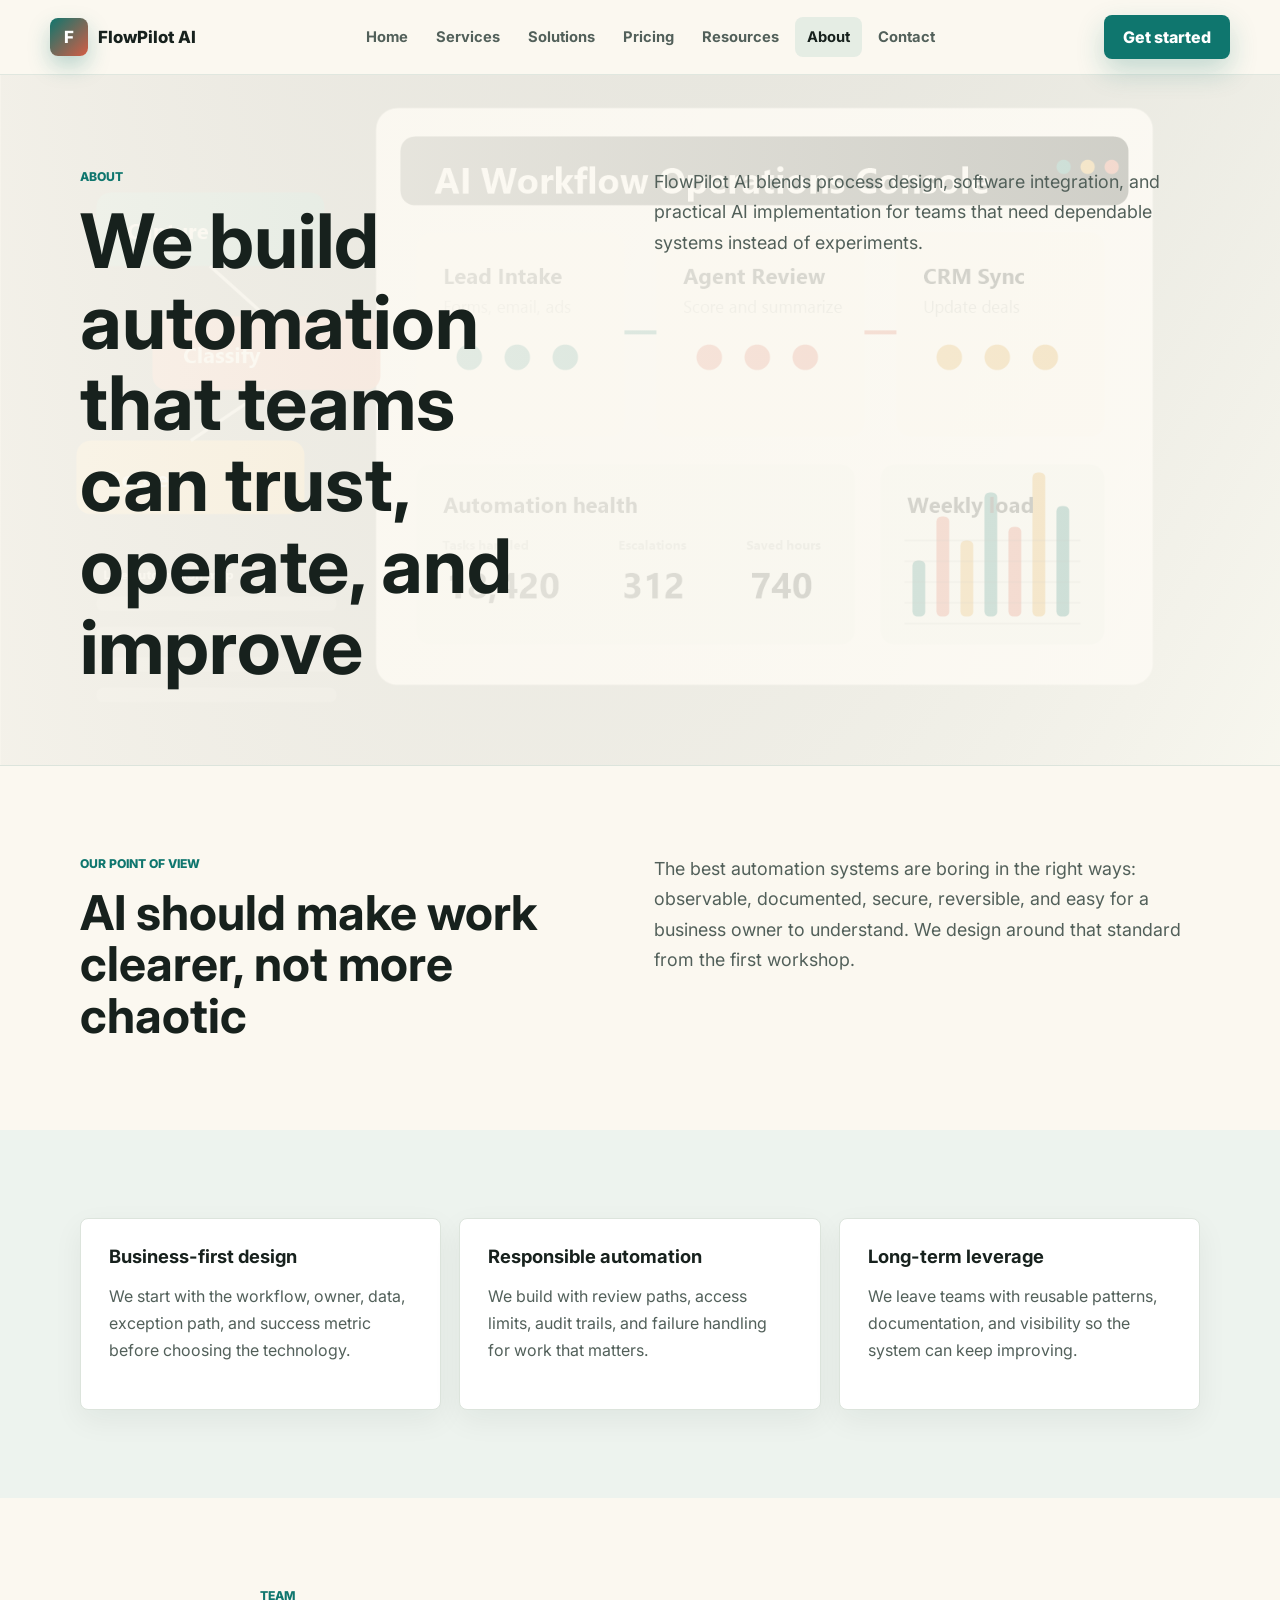
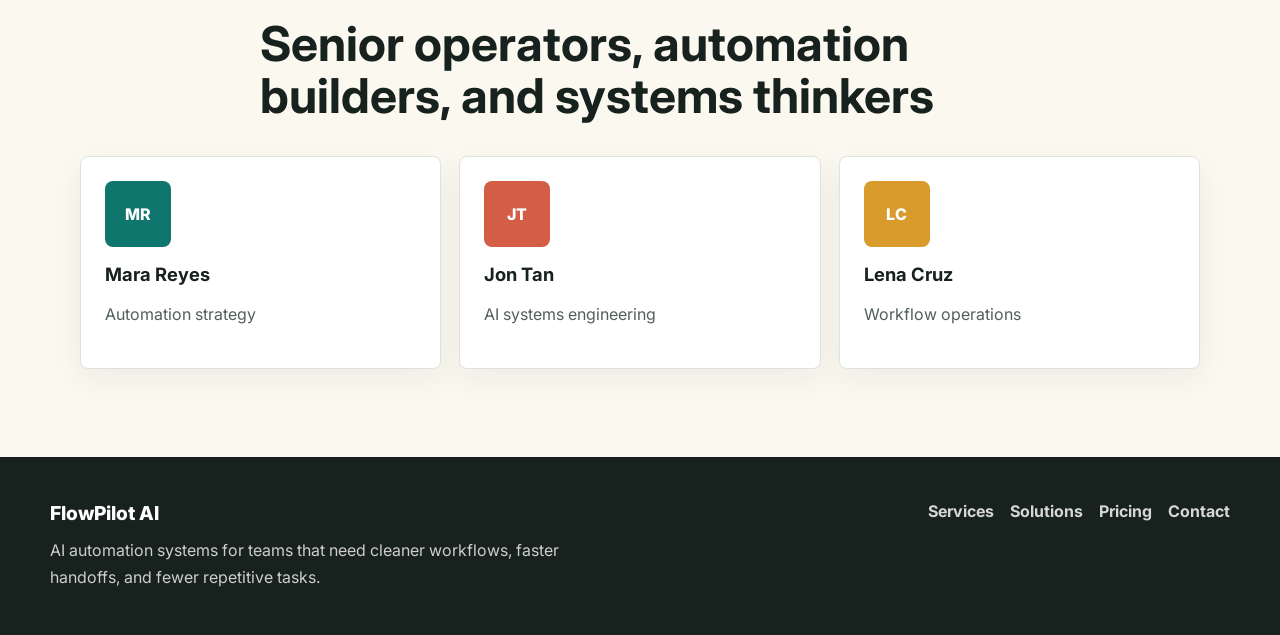
==== about.html @ e9154382 "Add AI automation website" ====
<!DOCTYPE html>
<html lang="en">
<head>
  <meta charset="UTF-8">
  <meta name="viewport" content="width=device-width, initial-scale=1.0">
  <meta name="description" content="Learn about FlowPilot AI and its approach to dependable AI automation systems.">
  <title>About | FlowPilot AI</title>
  <link rel="preconnect" href="https://fonts.googleapis.com">
  <link rel="preconnect" href="https://fonts.gstatic.com" crossorigin>
  <link href="https://fonts.googleapis.com/css2?family=Inter:wght@400;500;600;700;800&display=swap" rel="stylesheet">
  <link rel="stylesheet" href="assets/styles.css">
</head>
<body data-page="about">
  <header class="site-header" data-header></header>

  <main>
    <section class="page-hero">
      <div class="container page-hero-grid">
        <div>
          <p class="eyebrow">About</p>
          <h1>We build automation that teams can trust, operate, and improve</h1>
        </div>
        <p>FlowPilot AI blends process design, software integration, and practical AI implementation for teams that need dependable systems instead of experiments.</p>
      </div>
    </section>

    <section class="section">
      <div class="container split-grid">
        <div>
          <p class="eyebrow">Our point of view</p>
          <h2>AI should make work clearer, not more chaotic</h2>
        </div>
        <p class="section-lead">The best automation systems are boring in the right ways: observable, documented, secure, reversible, and easy for a business owner to understand. We design around that standard from the first workshop.</p>
      </div>
    </section>

    <section class="section muted">
      <div class="container card-grid three">
        <article class="feature-card">
          <h3>Business-first design</h3>
          <p>We start with the workflow, owner, data, exception path, and success metric before choosing the technology.</p>
        </article>
        <article class="feature-card">
          <h3>Responsible automation</h3>
          <p>We build with review paths, access limits, audit trails, and failure handling for work that matters.</p>
        </article>
        <article class="feature-card">
          <h3>Long-term leverage</h3>
          <p>We leave teams with reusable patterns, documentation, and visibility so the system can keep improving.</p>
        </article>
      </div>
    </section>

    <section class="section">
      <div class="container section-heading">
        <p class="eyebrow">Team</p>
        <h2>Senior operators, automation builders, and systems thinkers</h2>
      </div>
      <div class="container team-grid">
        <article>
          <div class="avatar">MR</div>
          <h3>Mara Reyes</h3>
          <p>Automation strategy</p>
        </article>
        <article>
          <div class="avatar accent">JT</div>
          <h3>Jon Tan</h3>
          <p>AI systems engineering</p>
        </article>
        <article>
          <div class="avatar warm">LC</div>
          <h3>Lena Cruz</h3>
          <p>Workflow operations</p>
        </article>
      </div>
    </section>
  </main>

  <footer class="site-footer" data-footer></footer>
  <script src="assets/app.js"></script>
</body>
</html>
---- assets/styles.css ----
:root {
  --ink: #17211d;
  --ink-soft: #52605a;
  --paper: #fbf8f0;
  --surface: #ffffff;
  --mist: #edf3ee;
  --line: #dce4dc;
  --teal: #0f766e;
  --teal-dark: #0b4f4a;
  --coral: #d45d45;
  --amber: #d99b2b;
  --mint: #c7e6d6;
  --shadow: 0 20px 55px rgba(23, 33, 29, 0.12);
}

* {
  box-sizing: border-box;
}

html {
  scroll-behavior: smooth;
}

body {
  margin: 0;
  font-family: "Inter", Arial, sans-serif;
  color: var(--ink);
  background: var(--paper);
  letter-spacing: 0;
}

body.menu-open {
  overflow: hidden;
}

img {
  max-width: 100%;
  display: block;
}

a {
  color: inherit;
  text-decoration: none;
}

p,
li {
  line-height: 1.7;
}

.container {
  width: min(1120px, calc(100% - 40px));
  margin: 0 auto;
}

.site-header {
  position: sticky;
  top: 0;
  z-index: 20;
  background: rgba(251, 248, 240, 0.92);
  border-bottom: 1px solid rgba(220, 228, 220, 0.85);
  backdrop-filter: blur(18px);
}

.nav-shell {
  width: min(1180px, calc(100% - 32px));
  min-height: 74px;
  margin: 0 auto;
  display: flex;
  align-items: center;
  justify-content: space-between;
  gap: 22px;
}

.brand {
  display: inline-flex;
  align-items: center;
  gap: 10px;
  font-weight: 800;
  font-size: 1.05rem;
  white-space: nowrap;
}

.brand-mark {
  width: 38px;
  height: 38px;
  display: grid;
  place-items: center;
  border-radius: 8px;
  color: #fff;
  background: linear-gradient(135deg, var(--teal), var(--coral));
  box-shadow: 0 10px 22px rgba(15, 118, 110, 0.28);
}

.nav-links {
  display: flex;
  align-items: center;
  justify-content: center;
  gap: 4px;
}

.nav-links a {
  min-height: 40px;
  display: inline-flex;
  align-items: center;
  padding: 0 12px;
  border-radius: 8px;
  color: var(--ink-soft);
  font-size: 0.92rem;
  font-weight: 700;
}

.nav-links a:hover,
.nav-links a[aria-current="page"] {
  color: var(--ink);
  background: rgba(15, 118, 110, 0.09);
}

.nav-cta {
  display: inline-flex;
}

.menu-button {
  display: none;
  width: 42px;
  height: 42px;
  border: 1px solid var(--line);
  border-radius: 8px;
  background: var(--surface);
  align-items: center;
  justify-content: center;
  cursor: pointer;
}

.menu-button span,
.menu-button::before,
.menu-button::after {
  content: "";
  display: block;
  width: 18px;
  height: 2px;
  border-radius: 4px;
  background: var(--ink);
}

.menu-button {
  flex-direction: column;
  gap: 4px;
}

.button {
  min-height: 44px;
  display: inline-flex;
  align-items: center;
  justify-content: center;
  gap: 8px;
  border: 1px solid transparent;
  border-radius: 8px;
  padding: 0 18px;
  font-weight: 800;
  cursor: pointer;
  transition: transform 160ms ease, box-shadow 160ms ease, background 160ms ease;
}

.button:hover {
  transform: translateY(-1px);
}

.button.primary {
  color: #fff;
  background: var(--teal);
  box-shadow: 0 12px 28px rgba(15, 118, 110, 0.24);
}

.button.primary:hover {
  background: var(--teal-dark);
}

.button.secondary {
  color: var(--ink);
  background: rgba(255, 255, 255, 0.82);
  border-color: rgba(255, 255, 255, 0.55);
}

.button.dark {
  background: var(--ink);
}

.button.full {
  width: 100%;
}

.hero {
  position: relative;
  min-height: min(720px, calc(100vh - 44px));
  display: flex;
  align-items: center;
  overflow: hidden;
}

.home-hero {
  color: #fff;
}

.hero-bg {
  position: absolute;
  inset: 0;
  background-image: url("ai-automation-dashboard.png");
  background-position: center;
  background-size: cover;
  transform: scale(1.02);
}

.hero-overlay {
  position: absolute;
  inset: 0;
  background:
    linear-gradient(90deg, rgba(14, 24, 20, 0.86), rgba(14, 24, 20, 0.56) 44%, rgba(14, 24, 20, 0.16)),
    linear-gradient(0deg, rgba(14, 24, 20, 0.45), transparent 48%);
}

.hero-content {
  position: relative;
  z-index: 1;
  padding: 96px 0 80px;
}

.hero-content h1 {
  max-width: 780px;
  margin: 0;
  font-size: 7rem;
  line-height: 0.9;
  letter-spacing: 0;
}

.hero-copy {
  max-width: 650px;
  margin: 28px 0 0;
  color: rgba(255, 255, 255, 0.88);
  font-size: 1.22rem;
}

.hero-actions {
  display: flex;
  flex-wrap: wrap;
  gap: 12px;
  margin-top: 34px;
}

.eyebrow {
  margin: 0 0 12px;
  color: var(--teal);
  font-size: 0.76rem;
  font-weight: 800;
  letter-spacing: 0;
  text-transform: uppercase;
}

.home-hero .eyebrow,
.proof-band .eyebrow {
  color: var(--mint);
}

.section {
  padding: 88px 0;
}

.muted {
  background: var(--mist);
}

.logo-band {
  padding: 24px 0;
  background: var(--surface);
  border-bottom: 1px solid var(--line);
}

.logo-grid {
  display: grid;
  grid-template-columns: repeat(6, 1fr);
  gap: 14px;
  color: var(--ink-soft);
  font-size: 0.9rem;
  font-weight: 800;
  text-align: center;
}

.logo-grid span {
  min-height: 48px;
  display: grid;
  place-items: center;
  border: 1px solid var(--line);
  border-radius: 8px;
  background: #fff;
}

.split-grid,
.page-hero-grid,
.faq-grid,
.cta-layout {
  display: grid;
  grid-template-columns: minmax(0, 0.95fr) minmax(0, 1fr);
  gap: 56px;
  align-items: start;
}

h1,
h2,
h3 {
  margin: 0;
  line-height: 1.08;
  letter-spacing: 0;
}

h1 {
  font-size: 4.7rem;
}

h2 {
  font-size: 3rem;
}

h3 {
  font-size: 1.15rem;
}

.section-lead,
.page-hero-grid > p,
.cta-layout > div > p:not(.eyebrow) {
  margin: 0;
  color: var(--ink-soft);
  font-size: 1.12rem;
}

.section-heading {
  max-width: 760px;
  margin-bottom: 34px;
}

.section-heading.compact {
  margin-bottom: 0;
}

.card-grid {
  display: grid;
  gap: 18px;
}

.card-grid.three {
  grid-template-columns: repeat(3, 1fr);
}

.card-grid.four {
  grid-template-columns: repeat(4, 1fr);
}

.feature-card,
.solution-card,
.price-card,
.resource-feature,
.resource-list article,
.contact-form,
.contact-panel,
.team-grid article {
  border: 1px solid var(--line);
  border-radius: 8px;
  background: var(--surface);
  box-shadow: 0 10px 30px rgba(23, 33, 29, 0.06);
}

.feature-card {
  padding: 28px;
}

.feature-card.small {
  padding: 22px;
}

.feature-card p,
.solution-card p,
.price-card li,
.resource-list p,
.team-grid p {
  color: var(--ink-soft);
}

.icon-pill {
  width: fit-content;
  min-width: 44px;
  min-height: 34px;
  display: inline-flex;
  align-items: center;
  justify-content: center;
  margin-bottom: 18px;
  border-radius: 8px;
  padding: 0 10px;
  color: #fff;
  background: var(--teal);
  font-size: 0.75rem;
  font-weight: 800;
}

.icon-pill.accent,
.avatar.accent {
  background: var(--coral);
}

.icon-pill.warm,
.avatar.warm {
  background: var(--amber);
}

.process-layout {
  display: grid;
  grid-template-columns: 0.82fr 1.18fr;
  gap: 56px;
}

.timeline {
  display: grid;
  gap: 14px;
}

.timeline article {
  display: grid;
  grid-template-columns: 52px 1fr;
  gap: 16px;
  align-items: start;
  padding: 22px;
  border-top: 1px solid var(--line);
}

.timeline span {
  width: 40px;
  height: 40px;
  display: grid;
  place-items: center;
  border-radius: 8px;
  background: var(--ink);
  color: #fff;
  font-weight: 800;
}

.timeline p {
  grid-column: 2;
  margin: -4px 0 0;
  color: var(--ink-soft);
}

.proof-band {
  color: #fff;
  background: var(--teal-dark);
}

.proof-grid {
  display: grid;
  grid-template-columns: 1.3fr repeat(3, 0.75fr);
  gap: 20px;
  align-items: stretch;
}

.proof-grid h2 {
  max-width: 520px;
}

.metric {
  min-height: 170px;
  padding: 22px;
  border: 1px solid rgba(255, 255, 255, 0.16);
  border-radius: 8px;
  background: rgba(255, 255, 255, 0.07);
}

.metric strong {
  display: block;
  margin-bottom: 18px;
  font-size: 3rem;
  line-height: 1;
}

.metric span {
  color: rgba(255, 255, 255, 0.78);
}

.cta-section {
  background: var(--surface);
}

.cta-layout {
  align-items: center;
}

.cta-layout .button {
  justify-self: end;
}

.page-hero {
  padding: 92px 0 78px;
  background:
    linear-gradient(90deg, rgba(251, 248, 240, 0.96), rgba(251, 248, 240, 0.78)),
    url("ai-automation-dashboard.png") center / cover;
  border-bottom: 1px solid var(--line);
}

.page-hero h1 {
  max-width: 780px;
}

.service-list {
  display: grid;
  gap: 18px;
}

.service-row {
  display: grid;
  grid-template-columns: minmax(220px, 0.65fr) minmax(0, 1fr);
  gap: 32px;
  align-items: start;
  padding: 30px 0;
  border-top: 1px solid var(--line);
}

.service-row p {
  margin: 0;
  color: var(--ink-soft);
  font-size: 1.04rem;
}

.solution-grid {
  display: grid;
  grid-template-columns: repeat(3, 1fr);
  gap: 18px;
}

.solution-card {
  padding: 28px;
}

.solution-card ul,
.price-card ul,
.contact-panel ul {
  margin: 22px 0 0;
  padding-left: 20px;
}

.solution-card li,
.price-card li,
.contact-panel li {
  margin: 8px 0;
  color: var(--ink-soft);
}

.solution-card.highlight {
  color: #fff;
  background: var(--ink);
  border-color: transparent;
}

.solution-card.highlight p {
  color: rgba(255, 255, 255, 0.76);
}

.solution-card.highlight a {
  display: inline-flex;
  margin-top: 18px;
  color: var(--mint);
  font-weight: 800;
}

.pricing-grid {
  display: grid;
  grid-template-columns: repeat(3, 1fr);
  gap: 18px;
  align-items: stretch;
}

.price-card {
  padding: 30px;
}

.price-card.featured {
  border-color: var(--teal);
  box-shadow: var(--shadow);
}

.plan-label {
  margin: 0 0 12px;
  color: var(--teal);
  font-weight: 800;
  text-transform: uppercase;
  font-size: 0.76rem;
  letter-spacing: 0;
}

.price {
  margin: 24px 0 0;
  font-size: 3.8rem;
  line-height: 1;
  font-weight: 800;
}

.price-note {
  margin: 8px 0 22px;
  color: var(--ink-soft);
}

.faq-list {
  display: grid;
  gap: 12px;
}

details {
  border: 1px solid var(--line);
  border-radius: 8px;
  background: #fff;
}

summary {
  cursor: pointer;
  padding: 18px 20px;
  font-weight: 800;
}

details p {
  margin: 0;
  padding: 0 20px 20px;
  color: var(--ink-soft);
}

.resource-layout {
  display: grid;
  grid-template-columns: 0.92fr 1.08fr;
  gap: 22px;
}

.resource-feature {
  padding: 36px;
  background: var(--ink);
  color: #fff;
}

.resource-feature .eyebrow {
  color: var(--mint);
}

.resource-feature p {
  color: rgba(255, 255, 255, 0.76);
}

.resource-list {
  display: grid;
  grid-template-columns: repeat(2, 1fr);
  gap: 18px;
}

.resource-list article {
  padding: 24px;
}

.resource-list span {
  color: var(--coral);
  font-size: 0.78rem;
  font-weight: 800;
  text-transform: uppercase;
}

.team-grid {
  display: grid;
  grid-template-columns: repeat(3, 1fr);
  gap: 18px;
}

.team-grid article {
  padding: 24px;
}

.avatar {
  width: 66px;
  height: 66px;
  display: grid;
  place-items: center;
  margin-bottom: 18px;
  border-radius: 8px;
  background: var(--teal);
  color: #fff;
  font-weight: 800;
}

.contact-grid {
  display: grid;
  grid-template-columns: minmax(0, 1fr) 390px;
  gap: 22px;
  align-items: start;
}

.contact-form,
.contact-panel {
  padding: 30px;
}

.contact-form {
  display: grid;
  gap: 18px;
}

.contact-form label {
  display: grid;
  gap: 8px;
  color: var(--ink);
  font-weight: 800;
}

input,
select,
textarea {
  width: 100%;
  border: 1px solid var(--line);
  border-radius: 8px;
  padding: 13px 14px;
  color: var(--ink);
  background: #fff;
  font: inherit;
}

textarea {
  resize: vertical;
}

input:focus,
select:focus,
textarea:focus {
  outline: 3px solid rgba(15, 118, 110, 0.18);
  border-color: var(--teal);
}

.form-status {
  min-height: 26px;
  margin: 0;
  color: var(--teal-dark);
  font-weight: 800;
}

.contact-detail {
  display: grid;
  gap: 4px;
  margin-top: 24px;
  padding-top: 20px;
  border-top: 1px solid var(--line);
}

.contact-detail span {
  color: var(--ink-soft);
  font-size: 0.84rem;
  font-weight: 800;
  text-transform: uppercase;
}

.contact-detail a {
  color: var(--teal);
  font-weight: 800;
}

.site-footer {
  color: rgba(255, 255, 255, 0.78);
  background: var(--ink);
}

.footer-grid {
  width: min(1180px, calc(100% - 40px));
  margin: 0 auto;
  padding: 44px 0;
  display: grid;
  grid-template-columns: 1fr auto;
  gap: 34px;
  align-items: start;
}

.footer-brand {
  color: #fff;
  font-size: 1.2rem;
  font-weight: 800;
}

.footer-grid p {
  max-width: 540px;
  margin: 12px 0 0;
}

.footer-links {
  display: flex;
  flex-wrap: wrap;
  gap: 16px;
  justify-content: flex-end;
}

.footer-links a {
  color: rgba(255, 255, 255, 0.82);
  font-weight: 700;
}

@media (max-width: 980px) {
  .hero-content h1 {
    font-size: 5.4rem;
  }

  h1 {
    font-size: 3.4rem;
  }

  h2 {
    font-size: 2.4rem;
  }

  .metric strong {
    font-size: 2.6rem;
  }

  .nav-links,
  .nav-cta {
    display: none;
  }

  .menu-button {
    display: inline-flex;
  }

  .nav-shell.is-open .nav-links {
    position: fixed;
    inset: 74px 0 auto 0;
    display: grid;
    gap: 0;
    padding: 16px;
    background: var(--paper);
    border-bottom: 1px solid var(--line);
    box-shadow: var(--shadow);
  }

  .nav-shell.is-open .nav-links a {
    min-height: 48px;
  }

  .split-grid,
  .page-hero-grid,
  .process-layout,
  .proof-grid,
  .faq-grid,
  .cta-layout,
  .resource-layout,
  .contact-grid {
    grid-template-columns: 1fr;
  }

  .card-grid.three,
  .card-grid.four,
  .solution-grid,
  .pricing-grid,
  .team-grid {
    grid-template-columns: repeat(2, 1fr);
  }

  .proof-grid {
    gap: 14px;
  }

  .cta-layout .button {
    justify-self: start;
  }

  .contact-grid {
    gap: 18px;
  }
}

@media (max-width: 700px) {
  .hero-content h1 {
    font-size: 4rem;
  }

  .hero-copy {
    font-size: 1.04rem;
  }

  h1 {
    font-size: 2.5rem;
  }

  h2 {
    font-size: 2rem;
  }

  .price {
    font-size: 2.8rem;
  }

  .metric strong {
    font-size: 2.2rem;
  }

  .container,
  .footer-grid {
    width: min(100% - 28px, 1120px);
  }

  .hero {
    min-height: 660px;
  }

  .hero-overlay {
    background: linear-gradient(0deg, rgba(14, 24, 20, 0.9), rgba(14, 24, 20, 0.72));
  }

  .hero-content {
    padding: 84px 0 58px;
  }

  .section,
  .page-hero {
    padding: 58px 0;
  }

  .logo-grid,
  .card-grid.three,
  .card-grid.four,
  .solution-grid,
  .pricing-grid,
  .resource-list,
  .team-grid {
    grid-template-columns: 1fr;
  }

  .service-row {
    grid-template-columns: 1fr;
    gap: 12px;
  }

  .timeline article {
    grid-template-columns: 46px 1fr;
    padding: 18px 0;
  }

  .feature-card,
  .solution-card,
  .price-card,
  .resource-feature,
  .resource-list article,
  .contact-form,
  .contact-panel {
    padding: 22px;
  }

  .footer-grid {
    grid-template-columns: 1fr;
  }

  .footer-links {
    justify-content: flex-start;
  }
}
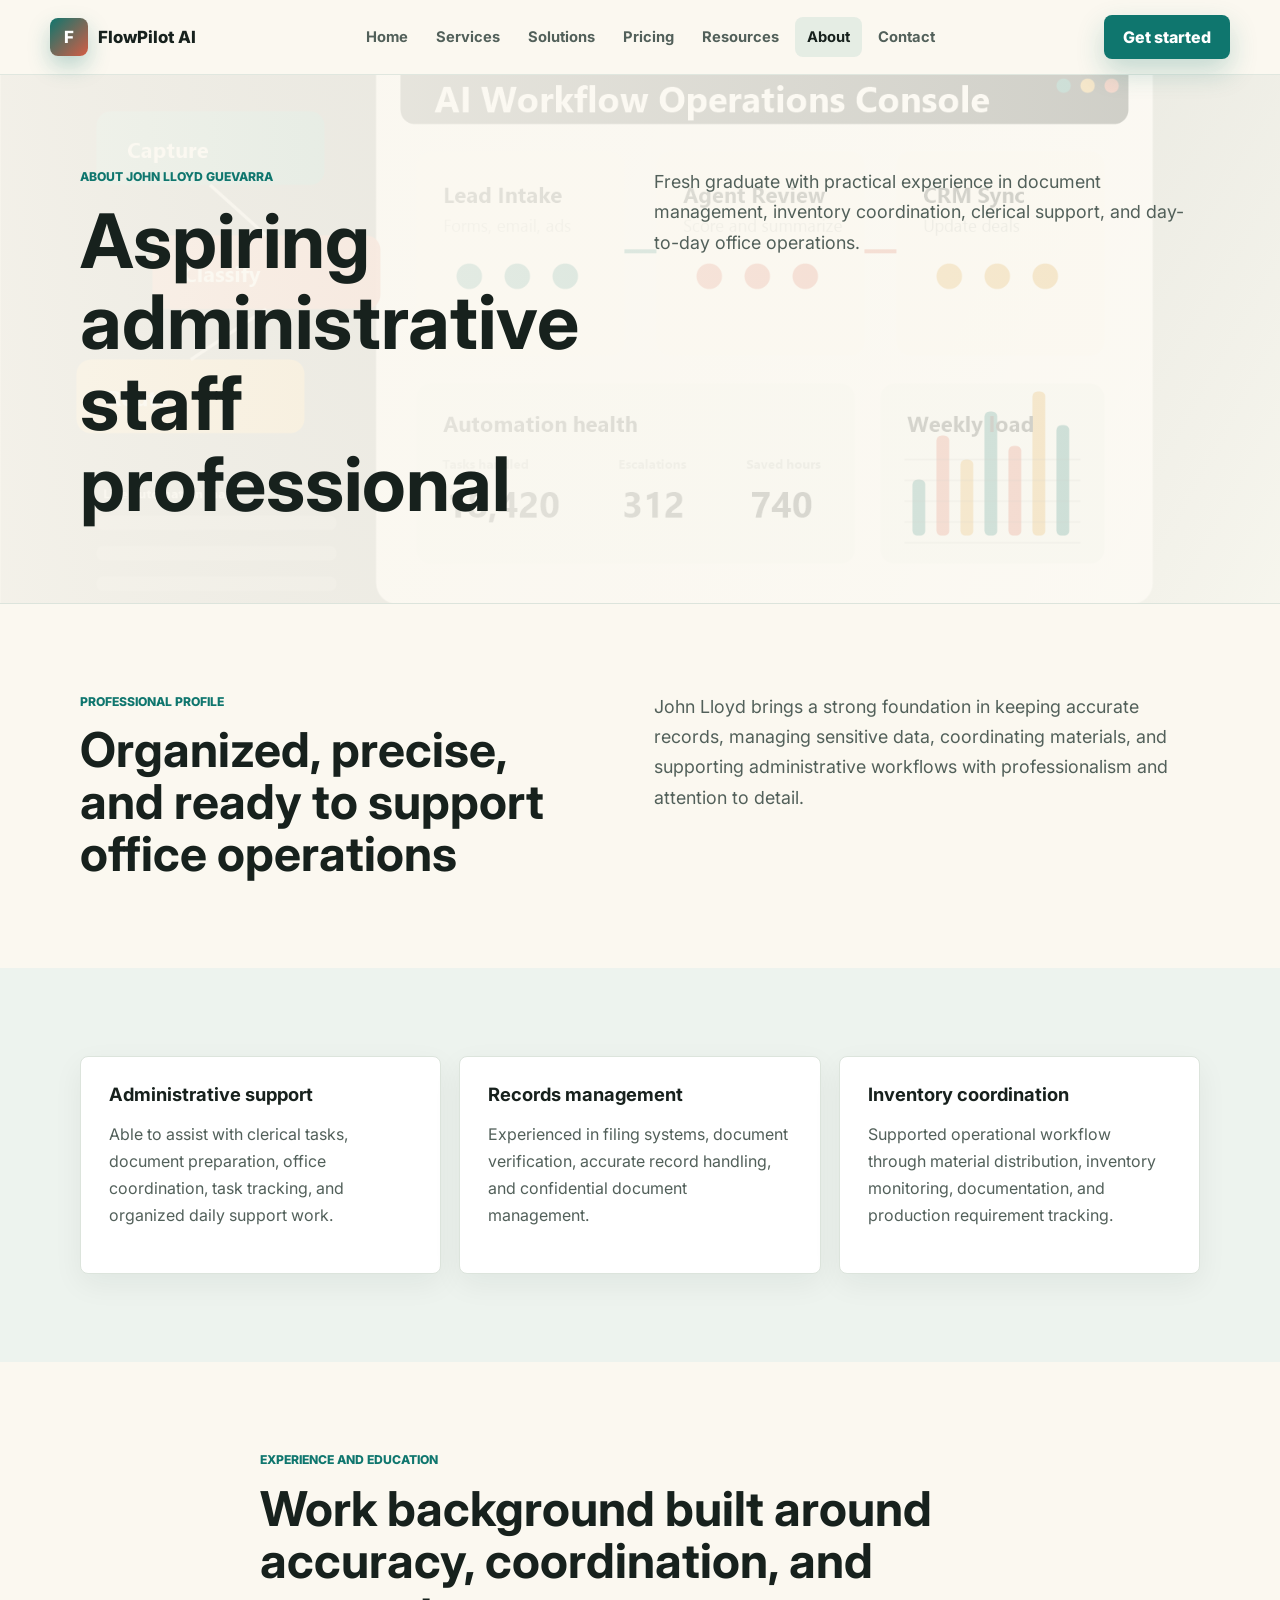
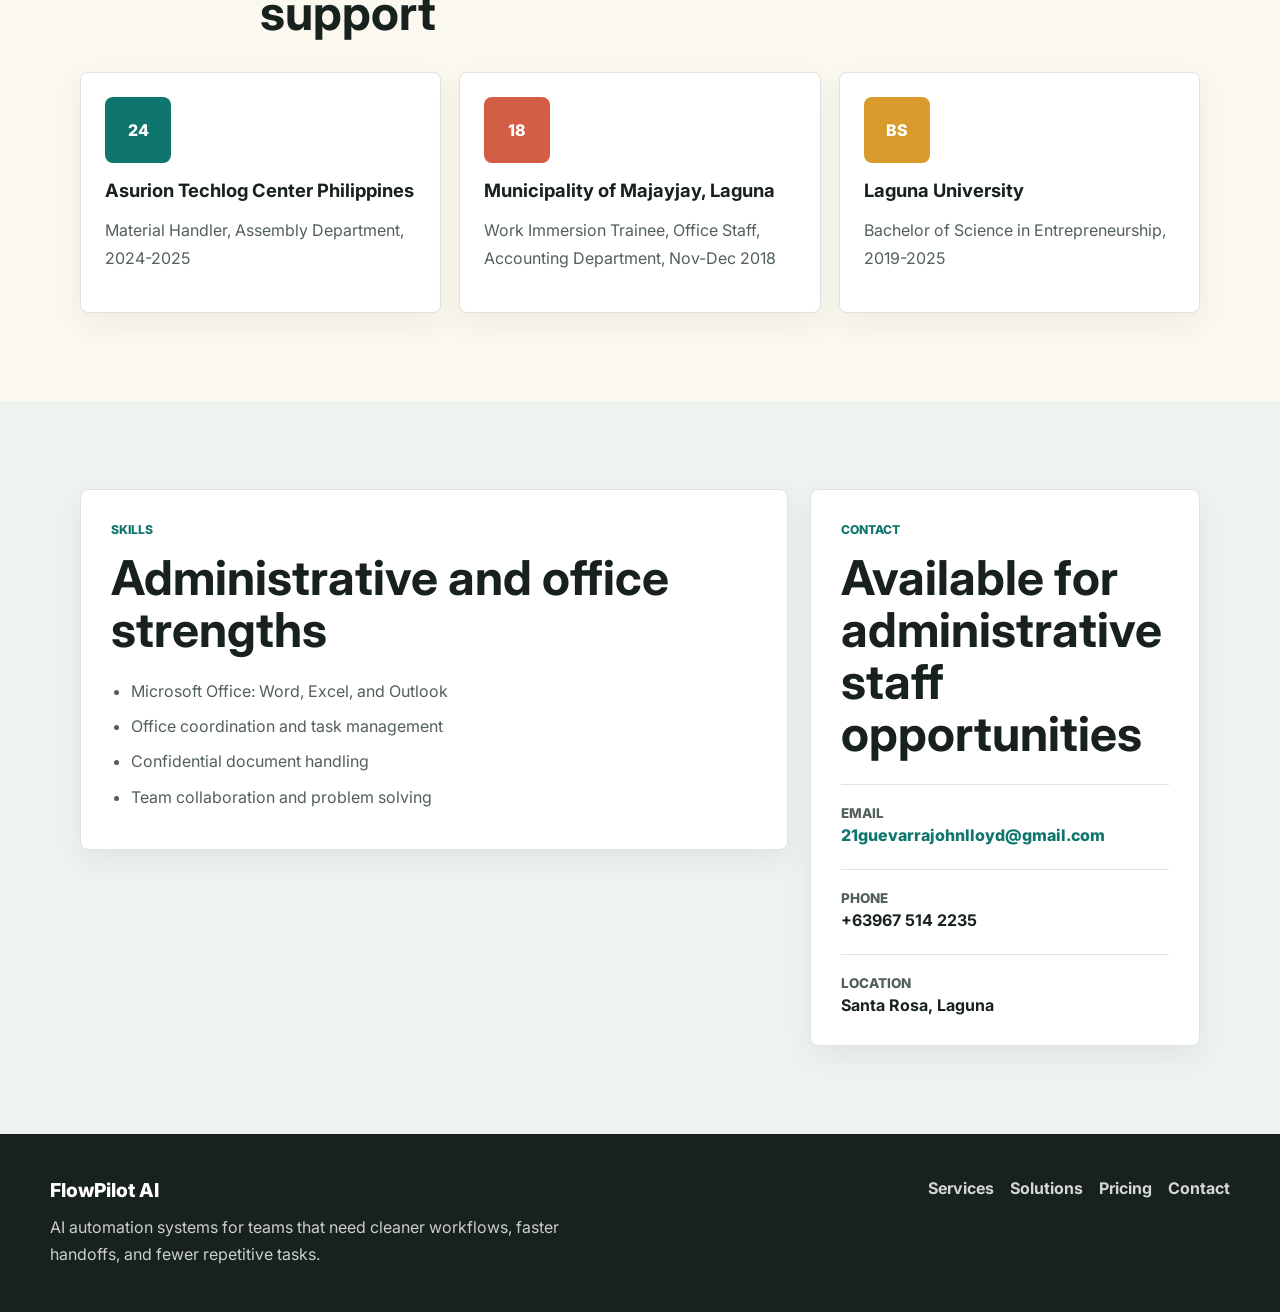
==== commit 2bd9a246: "Update About page content" ====
--- a/about.html
+++ b/about.html
@@ -3,8 +3,8 @@
 <head>
   <meta charset="UTF-8">
   <meta name="viewport" content="width=device-width, initial-scale=1.0">
-  <meta name="description" content="Learn about FlowPilot AI and its approach to dependable AI automation systems.">
-  <title>About | FlowPilot AI</title>
+  <meta name="description" content="About John Lloyd Guevarra, an aspiring administrative staff professional with experience in document management, inventory coordination, and clerical support.">
+  <title>About John Lloyd Guevarra | FlowPilot AI</title>
   <link rel="preconnect" href="https://fonts.googleapis.com">
   <link rel="preconnect" href="https://fonts.gstatic.com" crossorigin>
   <link href="https://fonts.googleapis.com/css2?family=Inter:wght@400;500;600;700;800&display=swap" rel="stylesheet">
@@ -17,61 +17,92 @@
     <section class="page-hero">
       <div class="container page-hero-grid">
         <div>
-          <p class="eyebrow">About</p>
-          <h1>We build automation that teams can trust, operate, and improve</h1>
+          <p class="eyebrow" data-edit-key="hero.eyebrow">About John Lloyd Guevarra</p>
+          <h1 data-edit-key="hero.title">Aspiring administrative staff professional</h1>
         </div>
-        <p>FlowPilot AI blends process design, software integration, and practical AI implementation for teams that need dependable systems instead of experiments.</p>
+        <p data-edit-key="hero.copy">Fresh graduate with practical experience in document management, inventory coordination, clerical support, and day-to-day office operations.</p>
       </div>
     </section>
 
     <section class="section">
       <div class="container split-grid">
         <div>
-          <p class="eyebrow">Our point of view</p>
-          <h2>AI should make work clearer, not more chaotic</h2>
+          <p class="eyebrow" data-edit-key="view.eyebrow">Professional profile</p>
+          <h2 data-edit-key="view.title">Organized, precise, and ready to support office operations</h2>
         </div>
-        <p class="section-lead">The best automation systems are boring in the right ways: observable, documented, secure, reversible, and easy for a business owner to understand. We design around that standard from the first workshop.</p>
+        <p class="section-lead" data-edit-key="view.copy">John Lloyd brings a strong foundation in keeping accurate records, managing sensitive data, coordinating materials, and supporting administrative workflows with professionalism and attention to detail.</p>
       </div>
     </section>
 
     <section class="section muted">
       <div class="container card-grid three">
         <article class="feature-card">
-          <h3>Business-first design</h3>
-          <p>We start with the workflow, owner, data, exception path, and success metric before choosing the technology.</p>
+          <h3 data-edit-key="card.one.title">Administrative support</h3>
+          <p data-edit-key="card.one.copy">Able to assist with clerical tasks, document preparation, office coordination, task tracking, and organized daily support work.</p>
         </article>
         <article class="feature-card">
-          <h3>Responsible automation</h3>
-          <p>We build with review paths, access limits, audit trails, and failure handling for work that matters.</p>
+          <h3 data-edit-key="card.two.title">Records management</h3>
+          <p data-edit-key="card.two.copy">Experienced in filing systems, document verification, accurate record handling, and confidential document management.</p>
         </article>
         <article class="feature-card">
-          <h3>Long-term leverage</h3>
-          <p>We leave teams with reusable patterns, documentation, and visibility so the system can keep improving.</p>
+          <h3 data-edit-key="card.three.title">Inventory coordination</h3>
+          <p data-edit-key="card.three.copy">Supported operational workflow through material distribution, inventory monitoring, documentation, and production requirement tracking.</p>
         </article>
       </div>
     </section>
 
     <section class="section">
       <div class="container section-heading">
-        <p class="eyebrow">Team</p>
-        <h2>Senior operators, automation builders, and systems thinkers</h2>
+        <p class="eyebrow" data-edit-key="team.eyebrow">Experience and education</p>
+        <h2 data-edit-key="team.title">Work background built around accuracy, coordination, and support</h2>
       </div>
       <div class="container team-grid">
         <article>
-          <div class="avatar">MR</div>
-          <h3>Mara Reyes</h3>
-          <p>Automation strategy</p>
+          <div class="avatar" data-edit-key="team.one.initials">24</div>
+          <h3 data-edit-key="team.one.name">Asurion Techlog Center Philippines</h3>
+          <p data-edit-key="team.one.role">Material Handler, Assembly Department, 2024-2025</p>
         </article>
         <article>
-          <div class="avatar accent">JT</div>
-          <h3>Jon Tan</h3>
-          <p>AI systems engineering</p>
+          <div class="avatar accent" data-edit-key="team.two.initials">18</div>
+          <h3 data-edit-key="team.two.name">Municipality of Majayjay, Laguna</h3>
+          <p data-edit-key="team.two.role">Work Immersion Trainee, Office Staff, Accounting Department, Nov-Dec 2018</p>
         </article>
         <article>
-          <div class="avatar warm">LC</div>
-          <h3>Lena Cruz</h3>
-          <p>Workflow operations</p>
+          <div class="avatar warm" data-edit-key="team.three.initials">BS</div>
+          <h3 data-edit-key="team.three.name">Laguna University</h3>
+          <p data-edit-key="team.three.role">Bachelor of Science in Entrepreneurship, 2019-2025</p>
         </article>
+      </div>
+    </section>
+
+    <section class="section muted">
+      <div class="container contact-grid">
+        <div class="contact-panel">
+          <p class="eyebrow" data-edit-key="skills.eyebrow">Skills</p>
+          <h2 data-edit-key="skills.title">Administrative and office strengths</h2>
+          <ul>
+            <li data-edit-key="skills.one">Microsoft Office: Word, Excel, and Outlook</li>
+            <li data-edit-key="skills.two">Office coordination and task management</li>
+            <li data-edit-key="skills.three">Confidential document handling</li>
+            <li data-edit-key="skills.four">Team collaboration and problem solving</li>
+          </ul>
+        </div>
+        <div class="contact-panel">
+          <p class="eyebrow" data-edit-key="contact.eyebrow">Contact</p>
+          <h2 data-edit-key="contact.title">Available for administrative staff opportunities</h2>
+          <div class="contact-detail">
+            <span>Email</span>
+            <a href="mailto:21guevarrajohnlloyd@gmail.com" data-edit-key="contact.email">21guevarrajohnlloyd@gmail.com</a>
+          </div>
+          <div class="contact-detail">
+            <span>Phone</span>
+            <strong data-edit-key="contact.phone">+63967 514 2235</strong>
+          </div>
+          <div class="contact-detail">
+            <span>Location</span>
+            <strong data-edit-key="contact.location">Santa Rosa, Laguna</strong>
+          </div>
+        </div>
       </div>
     </section>
   </main>
--- a/assets/styles.css
+++ b/assets/styles.css
@@ -765,6 +765,44 @@
   background: var(--ink);
 }
 
+.about-edit-mode [data-edit-key] {
+  outline: 2px dashed rgba(15, 118, 110, 0.45);
+  outline-offset: 5px;
+  cursor: text;
+}
+
+.about-edit-mode [data-edit-key]:focus {
+  outline: 3px solid rgba(212, 93, 69, 0.55);
+  background: rgba(255, 255, 255, 0.2);
+}
+
+.edit-toolbar {
+  position: fixed;
+  right: 18px;
+  bottom: 18px;
+  z-index: 40;
+  display: flex;
+  align-items: center;
+  gap: 10px;
+  max-width: calc(100% - 36px);
+  padding: 12px;
+  border: 1px solid var(--line);
+  border-radius: 8px;
+  background: var(--surface);
+  box-shadow: var(--shadow);
+}
+
+.edit-toolbar .button {
+  min-height: 38px;
+  padding: 0 12px;
+}
+
+.edit-toolbar span {
+  color: var(--teal-dark);
+  font-size: 0.86rem;
+  font-weight: 800;
+}
+
 .footer-grid {
   width: min(1180px, calc(100% - 40px));
   margin: 0 auto;
@@ -955,4 +993,11 @@
   .footer-links {
     justify-content: flex-start;
   }
-}
+
+  .edit-toolbar {
+    left: 14px;
+    right: 14px;
+    bottom: 14px;
+    flex-wrap: wrap;
+  }
+}
